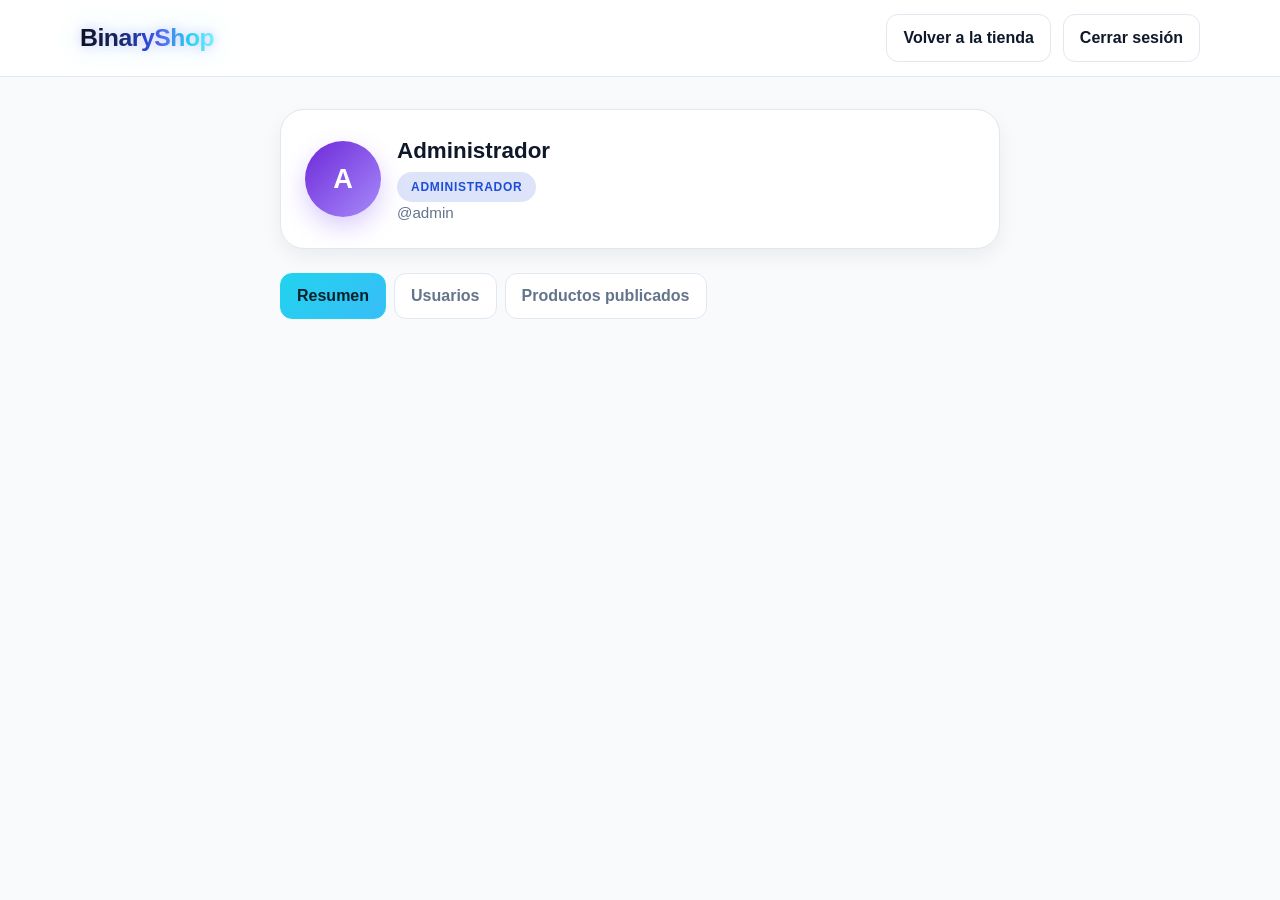
==== pages/administrador.html @ 6f69963c "commit 9" ====
<!DOCTYPE html>
<html lang="es">
<head>
  <meta charset="UTF-8">
  <meta name="viewport" content="width=device-width, initial-scale=1.0">
  <title>Panel de Administrador — BinaryShop</title>
  <link rel="stylesheet" href="../css/styles.css">
  <link rel="stylesheet" href="../css/components.css">
</head>
<body>
  <header class="vendedor-header">
    <div class="container vendedor-header-content">
      <a class="brand" href="../index.html">BinaryShop</a>
      <nav>
        <a href="../index.html" class="btn btn-secondary">Volver a la tienda</a>
        <button id="btn-cerrar-sesion" class="btn btn-outline">Cerrar sesión</button>
      </nav>
    </div>
  </header>

  <main class="vendedor-main">
    <div class="container">
      <section class="vendedor-card">
        <div class="vendedor-avatar admin-avatar" id="admin-avatar">A</div>
        <div>
          <h1 id="admin-nombre">Administrador</h1>
          <span class="role-badge role-administrador">Administrador</span>
          <p class="profile-nickname" id="admin-nickname">@admin</p>
        </div>
      </section>

      <nav class="vendedor-tabs">
        <button class="vendedor-tab activa" data-tab="resumen">Resumen</button>
        <button class="vendedor-tab" data-tab="usuarios">Usuarios</button>
        <button class="vendedor-tab" data-tab="productos">Productos publicados</button>
      </nav>

      <!-- Pestaña 1: Resumen -->
      <section class="vendedor-panel activa" id="panel-resumen">
        <div id="admin-metricas" class="admin-metricas"></div>
      </section>

      <!-- Pestaña 2: Usuarios -->
      <section class="vendedor-panel" id="panel-usuarios">
        <div class="admin-filtro">
          <label for="admin-filtro-rol">Filtrar por rol:</label>
          <select id="admin-filtro-rol">
            <option value="todos">Todos</option>
            <option value="comprador">Compradores</option>
            <option value="vendedor">Vendedores</option>
            <option value="administrador">Administradores</option>
          </select>
        </div>
        <div id="admin-usuarios-lista" class="admin-lista"></div>
      </section>

      <!-- Pestaña 3: Productos publicados -->
      <section class="vendedor-panel" id="panel-productos">
        <div id="admin-productos-lista" class="admin-lista"></div>
      </section>
    </div>
  </main>

  <div id="toast-container" class="toast-container"></div>

  <script src="../js/data/productos.js"></script>
  <script src="../js/data/usuarios.js"></script>
  <script src="../js/utils.js"></script>
  <script src="../js/auth.js"></script>
  <script src="../js/publicaciones.js"></script>
  <script src="../js/administrador.js"></script>
</body>
</html>
---- css/styles.css ----
:root {
  --color-primary: #0F172A;
  --color-secondary: #1E293B;
  --color-accent: #22D3EE;
  --color-accent-2: #38BDF8;
  --color-bg: #F8FAFC;
  --color-white: #FFFFFF;
  --color-text: #0F172A;
  --color-text-muted: #64748B;
  --color-border: #E2E8F0;

  --shadow-sm: 0 8px 20px rgba(15, 23, 42, 0.06);
  --shadow-md: 0 12px 30px rgba(15, 23, 42, 0.12);

  --radius-lg: 20px;
  --radius-md: 16px;
  --radius-sm: 12px;
}

* {
  margin: 0;
  padding: 0;
  box-sizing: border-box;
}

html {
  scroll-behavior: smooth;
}

body {
  font-family: "Segoe UI", Arial, Helvetica, sans-serif;
  background-color: var(--color-bg);
  color: var(--color-text);
  line-height: 1.5;
}

img {
  max-width: 100%;
  display: block;
}

a {
  color: inherit;
  text-decoration: none;
}

input {
  color: black;
}

button,
input,
select {
  font: inherit;
}

.container {
  width: min(1120px, calc(100% - 2rem));
  margin-inline: auto;
}

.section {
  padding: 56px 0;
}

.section-head {
  margin-bottom: 24px;
  display: flex;
  justify-content: space-between;
  align-items: flex-end;
  gap: 20px;
  flex-wrap: wrap;
}

.section-head h2 {
  font-size: 2rem;
}

.section-head p {
  color: var(--color-text-muted);
}

.btn {
  border: none;
  border-radius: var(--radius-sm);
  padding: 11px 16px;
  cursor: pointer;
  transition: 0.2s ease;
  font-weight: 700;
}

.btn-primary {
  background: linear-gradient(135deg, var(--color-accent), var(--color-accent-2));
  color: #04222B;
}

.btn-primary:hover {
  transform: translateY(-2px);
  box-shadow: 0 10px 24px rgba(34, 211, 238, 0.28);
}

.btn-secondary {
  background: var(--color-white);
  color: var(--color-primary);
  border: 1px solid var(--color-border);
}

.btn-secondary:hover {
  border-color: var(--color-accent-2);
  color: #0891B2;
  transform: translateY(-2px);
}

.btn-outline {
  background: transparent;
  border: 1px solid var(--color-border);
  color: var(--color-text);
}

.btn-outline:hover {
  border-color: #EF4444;
  color: #EF4444;
}

.btn-block {
  width: 100%;
}

.site-header {
  position: sticky;
  top: 0;
  z-index: 50;
  background: rgba(255, 255, 255, 0.92);
  backdrop-filter: blur(8px);
  border-bottom: 1px solid var(--color-border);
}

.header-content {
  display: flex;
  align-items: center;
  justify-content: space-between;
  gap: 16px;
  padding: 14px 0;
  flex-wrap: wrap;
}

.brand {
  font-size: 1.55rem;
  font-weight: 800;
  letter-spacing: -0.02em;

  /* Degradado: negro/azul noche -> azul -> índigo -> cyan */
  background: linear-gradient(
    90deg,
    #0B1220 0%,
    #14265C 28%,
    #2743C7 48%,
    #4F6DF5 62%,
    #22D3EE 82%,
    #7DEFFF 100%
  );

  /* El degradado solo se ve dentro de las letras */
  -webkit-background-clip: text;
  background-clip: text;
  color: transparent;
  -webkit-text-fill-color: transparent;

  /* Resplandor morado + cyan alrededor del texto */
  filter:
    drop-shadow(0 0 6px rgba(139, 92, 246, 0.35))
    drop-shadow(0 0 14px rgba(34, 211, 238, 0.22));

  transition: filter 0.25s ease, transform 0.25s ease;
}

.brand:hover {
  filter:
    drop-shadow(0 0 8px rgba(139, 92, 246, 0.5))
    drop-shadow(0 0 18px rgba(34, 211, 238, 0.4));
  transform: translateY(-1px);
}

/* Respaldo por si algún navegador no soporta background-clip: text */
@supports not (background-clip: text) {
  .brand {
    background: none;
    color: #0F172A;
    -webkit-text-fill-color: currentColor;
    filter: none;
  }
}

.main-nav {
  display: flex;
  gap: 18px;
  color: var(--color-text-muted);
  font-weight: 600;
}

.main-nav a:hover {
  color: var(--color-primary);
}

.header-actions {
  display: flex;
  align-items: center;
  gap: 12px;
  flex-wrap: wrap;
}

.header-cart {
  background: var(--color-white);
  border: 1px solid var(--color-border);
  border-radius: 999px;
  padding: 10px 14px;
  cursor: pointer;
}

.user-greeting {
  font-weight: 700;
}

.hero {
  color: var(--color-white);
  background:
    radial-gradient(
      circle at top right,
      rgba(34, 211, 238, 0.28),
      transparent 30%
    ),
    linear-gradient(
      135deg,
      #141b2b 0%,
      #2955cf 55%,
      #2eaee9 100%
    );
  padding: 88px 0;
}

.hero-content {
  max-width: 680px;
}

.hero-tag {
  display: inline-flex;
  padding: 8px 12px;
  border: 1px solid rgba(255, 255, 255, 0.2);
  border-radius: 999px;
  margin-bottom: 16px;
  background: rgba(255, 255, 255, 0.08);
}

.hero h1 {
  font-size: clamp(2rem, 5vw, 3.4rem);
  line-height: 1.1;
  margin-bottom: 14px;
}

.hero p {
  color: #0B1220;
  text-shadow:
    0 0 8px rgba(125, 211, 252, 0.85),
    0 0 20px rgba(34, 211, 238, 0.45)
  font-size: 1.05rem;
  margin-bottom: 22px;
  font-weight: 600;
}

.hidden {
  display: none !important;
}

.toast-container {
  position: fixed;
  right: 18px;
  bottom: 18px;
  display: grid;
  gap: 10px;
  z-index: 200;
}

.toast {
  min-width: 240px;
  max-width: 360px;
  padding: 14px 16px;
  border-radius: 14px;
  color: var(--color-white);
  box-shadow: var(--shadow-md);
  animation: toast-in 0.25s ease;
}

.toast-success {
  background: #059669;
}

.toast-error {
  background: #DC2626;
}

.toast-warning {
  background: #D97706;
}

.toast-info {
  background: #2563EB;
}

@keyframes toast-in {
  from {
    opacity: 0;
    transform: translateY(14px);
  }

  to {
    opacity: 1;
    transform: translateY(0);
  }
}

body.modal-open {
  overflow: hidden;
}

@media (max-width: 760px) {
  .hero {
    padding: 64px 0;
  }

  .section {
    padding: 40px 0;
  }

  .section-head h2 {
    font-size: 1.6rem;
  }
}
---- css/components.css ----
/* ================= CATEGORÍAS ================= */
.category-grid {
  display: grid;
  grid-template-columns: repeat(auto-fit, minmax(180px, 1fr));
  gap: 16px;
}

.category-card {
  background: var(--color-white);
  border: 1px solid var(--color-border);
  border-radius: 18px;
  padding: 18px;
  text-align: left;
  cursor: pointer;
  box-shadow: var(--shadow-sm);
  transition: 0.2s ease;
  display: grid;
  gap: 6px;
}

.category-card span { font-weight: 700; color: black; }
.category-card small { color: var(--color-text-muted); }

.category-card:hover,
.category-card.active {
  border-color: var(--color-accent);
  box-shadow: 0 12px 28px rgba(34, 211, 238, 0.18);
  transform: translateY(-3px);
}
.category-card.active span { color: #0E7490; }

/* ================= PRODUCTOS ================= */
.product-grid {
  display: grid;
  grid-template-columns: repeat(4, minmax(0, 1fr));
  gap: 18px;
}

.product-card {
  background: var(--color-white);
  border: 5px solid var(--color-border);
  border-radius: var(--radius-lg);
  overflow: hidden;
  box-shadow: var(--shadow-sm);
  transition: 0.2s ease;
  display: flex;
  flex-direction: column;
}

.product-card:hover {
  transform: translateY(-4px);
  box-shadow: var(--shadow-md);
  border-color: #0EA5E9;
}

.product-image {
  min-height: 190px;
  display: grid;
  place-items: center;
  background: linear-gradient(180deg, #F8FAFC, #EFF6FF);
  color: #94A3B8;
  font-weight: 700;
  text-align: center;
  padding: 0;
  overflow: hidden;
  border-bottom: 1px solid var(--color-border);
}

.product-image span { padding: 16px; }

.product-image img {
  width: 100%;
  height: 190px;
  object-fit: contain;
  display: block;
}

.product-info {
  padding: 16px;
  display: flex;
  flex-direction: column;
  gap: 8px;
  flex: 1;
}

.product-category {
  color: #0891B2;
  font-size: 0.8rem;
  font-weight: 800;
  text-transform: uppercase;
  letter-spacing: 0.04em;
}

.product-info h3 { font-size: 1rem; min-height: 48px; }
.product-info p { color: var(--color-text-muted); font-size: 0.92rem; flex: 1; }
.product-price { font-size: 1.15rem; color: var(--color-primary); }

.product-actions { display: grid; gap: 8px; margin-top: 8px; }
.product-actions .btn { width: 100%; }

/* ================= MODALES ================= */
.modal-overlay {
  position: fixed; inset: 0;
  background: rgba(15, 23, 42, 0.55);
  backdrop-filter: blur(4px);
  display: grid; place-items: center;
  padding: 20px;
  z-index: 100;
}

.modal {
  position: relative;
  width: min(560px, 100%);
  max-height: calc(100vh - 40px);
  overflow: auto;
  background: var(--color-white);
  border-radius: 24px;
  padding: 24px;
  box-shadow: var(--shadow-md);
}

.modal-close {
  position: absolute; top: 14px; right: 14px;
  width: 36px; height: 36px;
  border-radius: 50%;
  border: 1px solid var(--color-border);
  background: var(--color-white);
  cursor: pointer;
  font-size: 1.2rem;
}

.modal h2 { margin-bottom: 6px; padding-right: 36px; }
.modal-message { color: var(--color-text-muted); margin-bottom: 18px; }

.auth-tabs {
  display: grid;
  grid-template-columns: 1fr 1fr;
  gap: 10px;
  margin-bottom: 18px;
}

.tab-btn {
  padding: 11px 12px;
  border-radius: var(--radius-sm);
  border: 1px solid var(--color-border);
  background: #F8FAFC;
  cursor: pointer;
  font-weight: 700;
}

.tab-btn.active {
  background: linear-gradient(135deg, rgba(34, 211, 238, 0.18), rgba(56, 189, 248, 0.18));
  border-color: #67E8F9;
  color: #0E7490;
}

.auth-form { display: grid; gap: 14px; }
.form-row { display: grid; grid-template-columns: 1fr 1fr; gap: 14px; }
.form-group { display: grid; gap: 6px; }
.form-group label { font-weight: 700; font-size: 0.95rem; }

.form-group input,
.form-group select,
.form-group textarea {
  width: 100%;
  padding: 11px 12px;
  border: 1px solid var(--color-border);
  border-radius: var(--radius-sm);
  background: var(--color-white);
}

.form-group input:focus,
.form-group select:focus,
.form-group textarea:focus {
  outline: 2px solid rgba(34, 211, 238, 0.35);
  border-color: var(--color-accent);
}

.form-error { color: #DC2626; font-weight: 700; min-height: 1.2em; }
.form-mensaje { color: #DC2626; font-weight: 700; min-height: 1.2em; }

/* ================= CARRITO ================= */
.cart-wrapper { position: relative; }

.cart-dropdown {
  position: absolute;
  top: calc(100% + 12px); right: 0;
  width: min(380px, calc(100vw - 32px));
  max-height: min(520px, 80vh);
  display: flex; flex-direction: column;
  background: var(--color-white);
  border: 1px solid var(--color-border);
  border-radius: 18px;
  box-shadow: var(--shadow-md);
  z-index: 80;
  opacity: 0;
  transform: translateY(-8px);
  pointer-events: none;
  transition: opacity 0.2s ease, transform 0.2s ease;
}

.cart-dropdown.open { opacity: 1; transform: translateY(0); pointer-events: auto; }

.cart-dropdown-head {
  display: flex; align-items: center; justify-content: space-between;
  padding: 14px 16px;
  border-bottom: 1px solid var(--color-border);
}

.cart-dropdown-head h3 { font-size: 1.05rem; }

.cart-close {
  width: 32px; height: 32px;
  border-radius: 50%;
  border: 1px solid var(--color-border);
  background: var(--color-white);
  cursor: pointer;
  font-size: 1.1rem;
  line-height: 1;
}
.cart-close:hover { border-color: #EF4444; color: #EF4444; }

.cart-items {
  overflow-y: auto;
  padding: 14px 16px;
  display: flex; flex-direction: column; gap: 12px;
}

.cart-item {
  display: grid;
  grid-template-columns: 56px 1fr auto;
  gap: 10px;
  align-items: center;
  border: 1px solid var(--color-border);
  border-radius: 14px;
  padding: 10px;
}

.cart-item-thumb {
  width: 56px; height: 56px;
  border-radius: 10px;
  background: linear-gradient(180deg, #F8FAFC, #EFF6FF);
  border: 1px solid var(--color-border);
  display: grid; place-items: center;
  color: #94A3B8;
  font-size: 0.65rem;
  font-weight: 700;
  overflow: hidden;
}

.cart-item-thumb img { width: 100%; height: 100%; object-fit: cover; }

.cart-item-info { display: grid; gap: 4px; }
.cart-item-info strong { font-size: 0.9rem; line-height: 1.25; }
.cart-item-info small { color: var(--color-text-muted); }

.cart-item-controls { display: flex; align-items: center; gap: 8px; }

.qty-btn {
  width: 26px; height: 26px;
  border-radius: 8px;
  border: 1px solid var(--color-border);
  background: var(--color-white);
  cursor: pointer;
  font-weight: 700;
  line-height: 1;
}
.qty-btn:hover:not(:disabled) { border-color: var(--color-accent); color: #0E7490; }
.qty-btn:disabled { opacity: 0.4; cursor: not-allowed; }
.qty-value { min-width: 18px; text-align: center; font-weight: 700; }

.cart-item-side { display: grid; justify-items: end; gap: 8px; }
.cart-item-subtotal { font-weight: 800; color: var(--color-primary); }
.cart-item-remove {
  border: none; background: transparent;
  color: #EF4444;
  font-weight: 800;
  cursor: pointer;
  font-size: 1rem;
}

.cart-empty {
  padding: 26px 10px;
  display: grid; gap: 12px;
  justify-items: center;
  color: var(--color-text-muted);
  text-align: center;
}

.cart-footer {
  border-top: 1px solid var(--color-border);
  padding: 14px 16px;
  display: grid; gap: 10px;
}

.cart-total {
  display: flex; justify-content: space-between; align-items: center;
  font-weight: 600;
}
.cart-total strong { font-size: 1.1rem; }

.cart-footer-actions { display: grid; grid-template-columns: 1fr 1fr; gap: 10px; }

.cart-bump { animation: cart-bump 0.3s ease; }
@keyframes cart-bump {
  0% { transform: scale(1); }
  40% { transform: scale(1.12); }
  100% { transform: scale(1); }
}

/* ================= PERFIL ================= */
.profile-card {
  width: min(560px, 100%);
  margin-inline: auto;
  background: var(--color-white);
  border: 1px solid var(--color-border);
  border-radius: 24px;
  box-shadow: var(--shadow-md);
  padding: 28px;
  display: grid; gap: 14px;
  justify-items: center;
  text-align: center;
}

.profile-avatar {
  width: 76px; height: 76px;
  border-radius: 50%;
  background: linear-gradient(135deg, #1D4ED8, #22D3EE);
  color: var(--color-white);
  font-size: 1.7rem;
  font-weight: 800;
  display: grid; place-items: center;
  box-shadow: 0 10px 24px rgba(34, 211, 238, 0.35);
}

.profile-name { font-size: 1.4rem; margin-top: 4px; }
.profile-title { font-size: 1.3rem; }
.profile-nickname { color: var(--color-text-muted); font-size: 0.95rem; }

.role-badge {
  display: inline-flex;
  padding: 6px 14px;
  border-radius: 999px;
  font-size: 0.75rem;
  font-weight: 800;
  text-transform: uppercase;
  letter-spacing: 0.06em;
}
.role-comprador { background: rgba(34, 211, 238, 0.15); color: #0E7490; }
.role-vendedor { background: rgba(139, 92, 246, 0.15); color: #6D28D9; }
.role-administrador { background: rgba(29, 78, 216, 0.15); color: #1D4ED8; }

.profile-data { width: 100%; display: grid; gap: 4px; margin-top: 6px; }
.profile-data-row {
  display: flex; justify-content: space-between; gap: 12px;
  padding: 10px 4px;
  border-bottom: 1px dashed var(--color-border);
  font-size: 0.95rem;
}
.profile-data-row:last-child { border-bottom: none; }
.profile-data-row span { color: var(--color-text-muted); }
.profile-data-row strong { text-align: right; }

.profile-actions {
  width: 100%;
  display: grid;
  grid-template-columns: 1fr 1fr;
  gap: 10px;
  margin-top: 6px;
}
.profile-actions .btn { width: 100%; }

.notice-card { gap: 12px; }
.notice-icon {
  width: 64px; height: 64px;
  border-radius: 50%;
  background: rgba(34, 211, 238, 0.15);
  color: #0E7490;
  font-size: 1.6rem;
  display: grid; place-items: center;
}

.mis-compras { margin-top: 28px; }
.mis-compras-lista { display: grid; gap: 16px; margin-top: 12px; }
.mis-compras-item {
  border: 1px solid var(--color-border);
  border-radius: 14px;
  padding: 14px;
  display: grid; gap: 6px;
  background: var(--color-white);
}
.mis-compras-item header { display: flex; justify-content: space-between; }

/* ================= CHECKOUT ================= */
.checkout-summary-line {
  display: flex; justify-content: space-between; align-items: center;
  font-weight: 600;
  border-top: 1px dashed var(--color-border);
  padding-top: 12px;
}
.checkout-summary-line strong { font-size: 1.15rem; color: var(--color-primary); }

.spinner {
  width: 14px; height: 14px;
  border: 2px solid rgba(4, 34, 43, 0.35);
  border-top-color: #04222B;
  border-radius: 50%;
  display: inline-block;
  vertical-align: -2px;
  margin-right: 8px;
  animation: spin 0.8s linear infinite;
}
@keyframes spin { to { transform: rotate(360deg); } }

.receipt { display: grid; gap: 14px; }
.receipt-success {
  display: flex; align-items: center; gap: 10px;
  color: #059669;
  font-weight: 800;
  font-size: 1.1rem;
}
.receipt-icon {
  width: 34px; height: 34px;
  border-radius: 50%;
  background: #D1FAE5;
  display: grid; place-items: center;
  font-size: 1rem;
}
.receipt-meta {
  display: grid; gap: 4px;
  color: var(--color-text-muted);
  font-size: 0.92rem;
}
.receipt-meta strong { color: var(--color-text); }
.receipt-items {
  border: 1px solid var(--color-border);
  border-radius: 14px;
  padding: 12px 14px;
  display: grid; gap: 8px;
}
.receipt-line {
  display: flex; justify-content: space-between; gap: 12px;
  font-size: 0.92rem;
}
.receipt-total {
  display: flex; justify-content: space-between;
  font-weight: 800;
  border-top: 1px dashed var(--color-border);
  padding-top: 10px;
}

/* ================= VENDEDOR ================= */
.vendedor-header {
  background: var(--color-white);
  border-bottom: 1px solid var(--color-border);
  padding: 14px 0;
  position: sticky;
  top: 0;
  z-index: 40;
}

.vendedor-header-content {
  display: flex;
  align-items: center;
  justify-content: space-between;
  gap: 16px;
  flex-wrap: wrap;
}

.vendedor-header nav {
  display: flex;
  gap: 12px;
  align-items: center;
  flex-wrap: wrap;
}

.vendedor-main { padding: 32px 0; }

.vendedor-card {
  width: min(720px, 100%);
  margin-inline: auto;
  background: var(--color-white);
  border: 1px solid var(--color-border);
  border-radius: 24px;
  box-shadow: var(--shadow-sm);
  padding: 24px;
  display: grid;
  grid-template-columns: 76px 1fr;
  gap: 16px;
  align-items: center;
}

.vendedor-avatar {
  width: 76px; height: 76px;
  border-radius: 50%;
  background: linear-gradient(135deg, #6D28D9, #A78BFA);
  color: var(--color-white);
  font-size: 1.7rem;
  font-weight: 800;
  display: grid; place-items: center;
  box-shadow: 0 10px 24px rgba(139, 92, 246, 0.3);
}

.vendedor-card h1 { font-size: 1.4rem; margin-bottom: 4px; }

.vendedor-tabs {
  display: flex;
  gap: 8px;
  margin: 24px auto;
  max-width: 720px;
  flex-wrap: wrap;
}

.vendedor-tab {
  padding: 10px 16px;
  border: 1px solid var(--color-border);
  background: var(--color-white);
  border-radius: var(--radius-sm);
  cursor: pointer;
  font-weight: 700;
  color: var(--color-text-muted);
  transition: 0.2s ease;
}

.vendedor-tab:hover { border-color: var(--color-accent); color: var(--color-text); }

.vendedor-tab.activa {
  background: linear-gradient(135deg, var(--color-accent), var(--color-accent-2));
  color: #04222B;
  border-color: var(--color-accent);
}

.vendedor-panel { display: none; max-width: 720px; margin-inline: auto; }
.vendedor-panel.activa { display: block; }

.form-publicar {
  display: grid;
  gap: 16px;
  max-width: 560px;
  background: var(--color-white);
  border: 1px solid var(--color-border);
  border-radius: 20px;
  padding: 24px;
  box-shadow: var(--shadow-sm);
}

.form-publicar h2 { margin-bottom: 8px; }

.form-publicar label {
  display: grid;
  gap: 6px;
  font-weight: 700;
  font-size: 0.95rem;
}

.form-publicar label small {
  font-weight: 500;
  color: var(--color-text-muted);
  font-size: 0.85rem;
}

.form-publicar input,
.form-publicar textarea,
.form-publicar select {
  padding: 10px 12px;
  border: 1px solid var(--color-border);
  border-radius: var(--radius-sm);
  background: var(--color-white);
  font: inherit;
}

.form-publicar input:focus,
.form-publicar textarea:focus,
.form-publicar select:focus {
  outline: 2px solid rgba(34, 211, 238, 0.35);
  border-color: var(--color-accent);
}

.form-publicar textarea {
  resize: vertical;
  min-height: 90px;
}

.form-publicar-botones {
  display: flex;
  gap: 8px;
  margin-top: 8px;
}

.pub-imagen-preview {
  border: 1px solid var(--color-border);
  border-radius: 14px;
  padding: 10px;
  text-align: center;
  background: #F8FAFC;
}

.pub-imagen-preview img {
  max-width: 220px;
  max-height: 220px;
  border-radius: 10px;
  object-fit: contain;
}

.mis-productos-lista {
  display: grid;
  gap: 16px;
}

.mis-productos-item {
  display: grid;
  grid-template-columns: 90px 1fr auto;
  gap: 16px;
  align-items: center;
  padding: 14px;
  border: 1px solid var(--color-border);
  border-radius: 14px;
  background: var(--color-white);
  box-shadow: var(--shadow-sm);
}

.mis-productos-imagen img {
  width: 90px; height: 90px;
  object-fit: cover;
  border-radius: 10px;
}

.mis-productos-datos h3 { font-size: 1rem; margin-bottom: 4px; }
.mis-productos-categoria {
  color: #0891B2;
  font-size: 0.75rem;
  font-weight: 800;
  text-transform: uppercase;
  letter-spacing: 0.04em;
  margin-bottom: 4px;
}
.mis-productos-precio { color: var(--color-text-muted); font-size: 0.9rem; }

.mis-productos-acciones { display: grid; gap: 8px; }

.btn-danger {
  background: #FEE2E2;
  color: #B91C1C;
  border: 1px solid #FCA5A5;
}
.btn-danger:hover {
  background: #DC2626;
  color: white;
  border-color: #DC2626;
}

.historial-resumen {
  display: flex;
  gap: 12px;
  flex-wrap: wrap;
  margin-bottom: 24px;
}

.historial-resumen-item {
  flex: 1;
  min-width: 160px;
  padding: 14px 16px;
  border: 1px solid var(--color-border);
  border-radius: 14px;
  background: var(--color-white);
  display: grid;
  gap: 4px;
  box-shadow: var(--shadow-sm);
}

.historial-resumen-item span {
  color: var(--color-text-muted);
  font-size: 0.85rem;
  font-weight: 600;
}

.historial-resumen-item strong {
  font-size: 1.3rem;
  color: var(--color-primary);
}

.historial-lista { display: grid; gap: 16px; }

.historial-item {
  border: 1px solid var(--color-border);
  border-radius: 14px;
  padding: 14px;
  background: var(--color-white);
  box-shadow: var(--shadow-sm);
}

.historial-item-header {
  display: flex;
  justify-content: space-between;
  margin-bottom: 10px;
  font-weight: 700;
  color: var(--color-primary);
}

.historial-item-header span:last-child {
  color: var(--color-text-muted);
  font-weight: 500;
  font-size: 0.9rem;
}

.historial-tabla {
  width: 100%;
  border-collapse: collapse;
  font-size: 0.92rem;
}

.historial-tabla th,
.historial-tabla td {
  padding: 8px 10px;
  border-bottom: 1px solid var(--color-border);
  text-align: left;
}

.historial-tabla th {
  color: var(--color-text-muted);
  font-weight: 700;
  font-size: 0.8rem;
  text-transform: uppercase;
  letter-spacing: 0.04em;
}

.historial-tabla tbody tr:last-child td { border-bottom: none; }

.mis-productos-vacio,
.historial-vacio {
  text-align: center;
  padding: 40px 16px;
  color: var(--color-text-muted);
  background: var(--color-white);
  border: 1px dashed var(--color-border);
  border-radius: 14px;
}

.hidden { display: none !important; }
.oculto { display: none !important; }

/* ================= RESPONSIVE ================= */
@media (max-width: 980px) {
  .product-grid { grid-template-columns: repeat(3, minmax(0, 1fr)); }
  .category-grid { grid-template-columns: repeat(2, minmax(0, 1fr)); }
}

@media (max-width: 760px) {
  .product-grid { grid-template-columns: repeat(2, minmax(0, 1fr)); }
  .form-row { grid-template-columns: 1fr; }
  .vendedor-card { grid-template-columns: 1fr; text-align: center; justify-items: center; }
  .mis-productos-item { grid-template-columns: 70px 1fr; }
  .mis-productos-acciones { grid-template-columns: 1fr 1fr; margin-top: 8px; grid-column: 1 / -1; }
}

@media (max-width: 560px) {
  .product-grid { grid-template-columns: 1fr; }
  .category-grid { grid-template-columns: 1fr; }
  .profile-actions { grid-template-columns: 1fr; }
  .header-actions { width: 100%; justify-content: space-between; }
  .cart-dropdown {
    position: fixed;
    top: 70px; left: 16px; right: 16px;
    width: auto;
  }
}

/* ================= ZONA DE CARGA DE IMAGEN ================= */

.form-publicar input[type="file"] {
  width: 100%;
  padding: 18px 16px;
  border: 2px dashed var(--color-accent-2);
  border-radius: 16px;
  background: linear-gradient(180deg, #F8FAFC, #EFF6FF);
  color: var(--color-text-muted);
  font-size: 0.9rem;
  cursor: pointer;
  transition: 0.2s ease;
}

.form-publicar input[type="file"]:hover {
  border-color: var(--color-accent);
  background: linear-gradient(180deg, #EFF6FF, #E0F2FE);
  transform: translateY(-1px);
  box-shadow: 0 8px 20px rgba(34, 211, 238, 0.15);
}

.form-publicar input[type="file"]:focus-visible {
  outline: 2px solid rgba(34, 211, 238, 0.5);
  outline-offset: 2px;
}

/* Botón interno "Elegir archivo" (estándar) */
.form-publicar input[type="file"]::file-selector-button {
  margin-right: 12px;
  padding: 9px 16px;
  border: none;
  border-radius: 10px;
  background: linear-gradient(135deg, var(--color-accent), var(--color-accent-2));
  color: #04222B;
  font-weight: 700;
  cursor: pointer;
  transition: 0.2s ease;
}

.form-publicar input[type="file"]::file-selector-button:hover {
  transform: translateY(-1px);
  box-shadow: 0 6px 16px rgba(34, 211, 238, 0.35);
}

/* Botón interno (compatibilidad con Safari antiguo) */
.form-publicar input[type="file"]::-webkit-file-upload-button {
  margin-right: 12px;
  padding: 9px 16px;
  border: none;
  border-radius: 10px;
  background: linear-gradient(135deg, var(--color-accent), var(--color-accent-2));
  color: #04222B;
  font-weight: 700;
  cursor: pointer;
  transition: 0.2s ease;
}

.form-publicar input[type="file"]::-webkit-file-upload-button:hover {
  transform: translateY(-1px);
  box-shadow: 0 6px 16px rgba(34, 211, 238, 0.35);
}
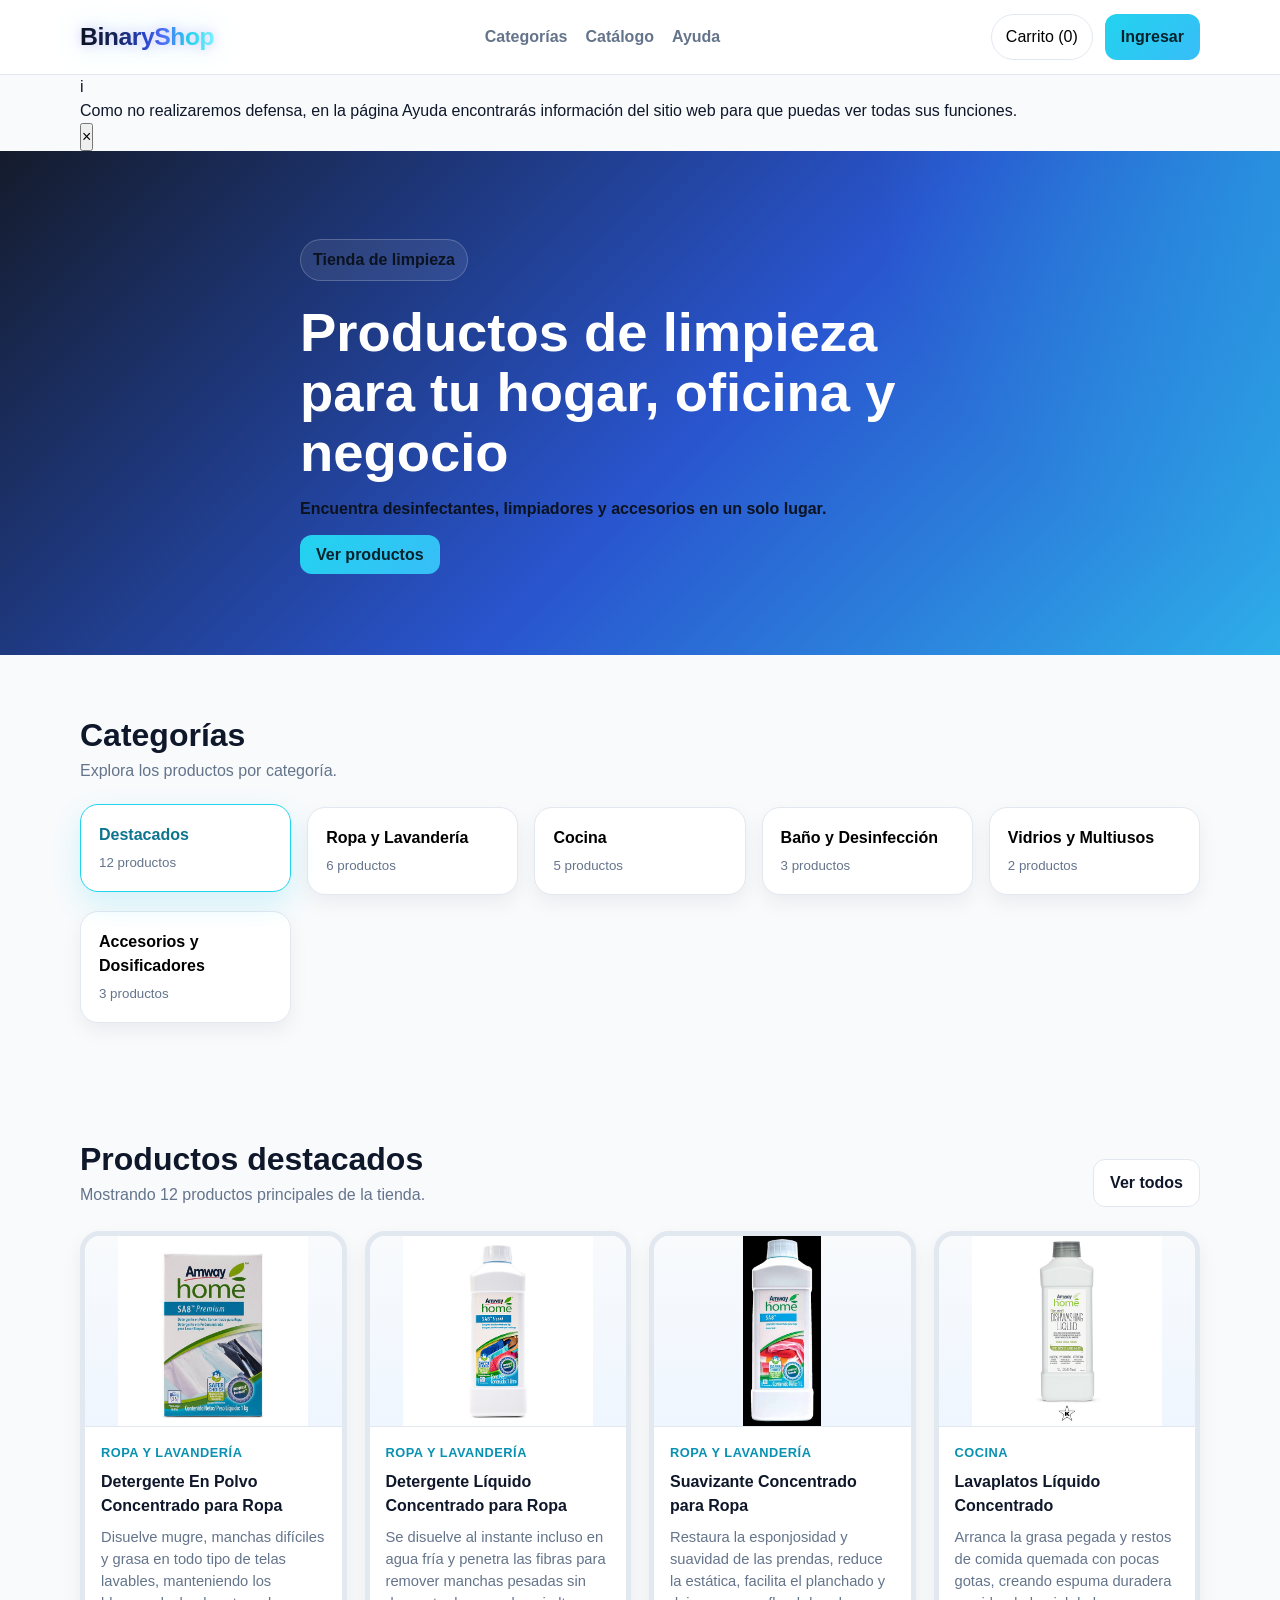
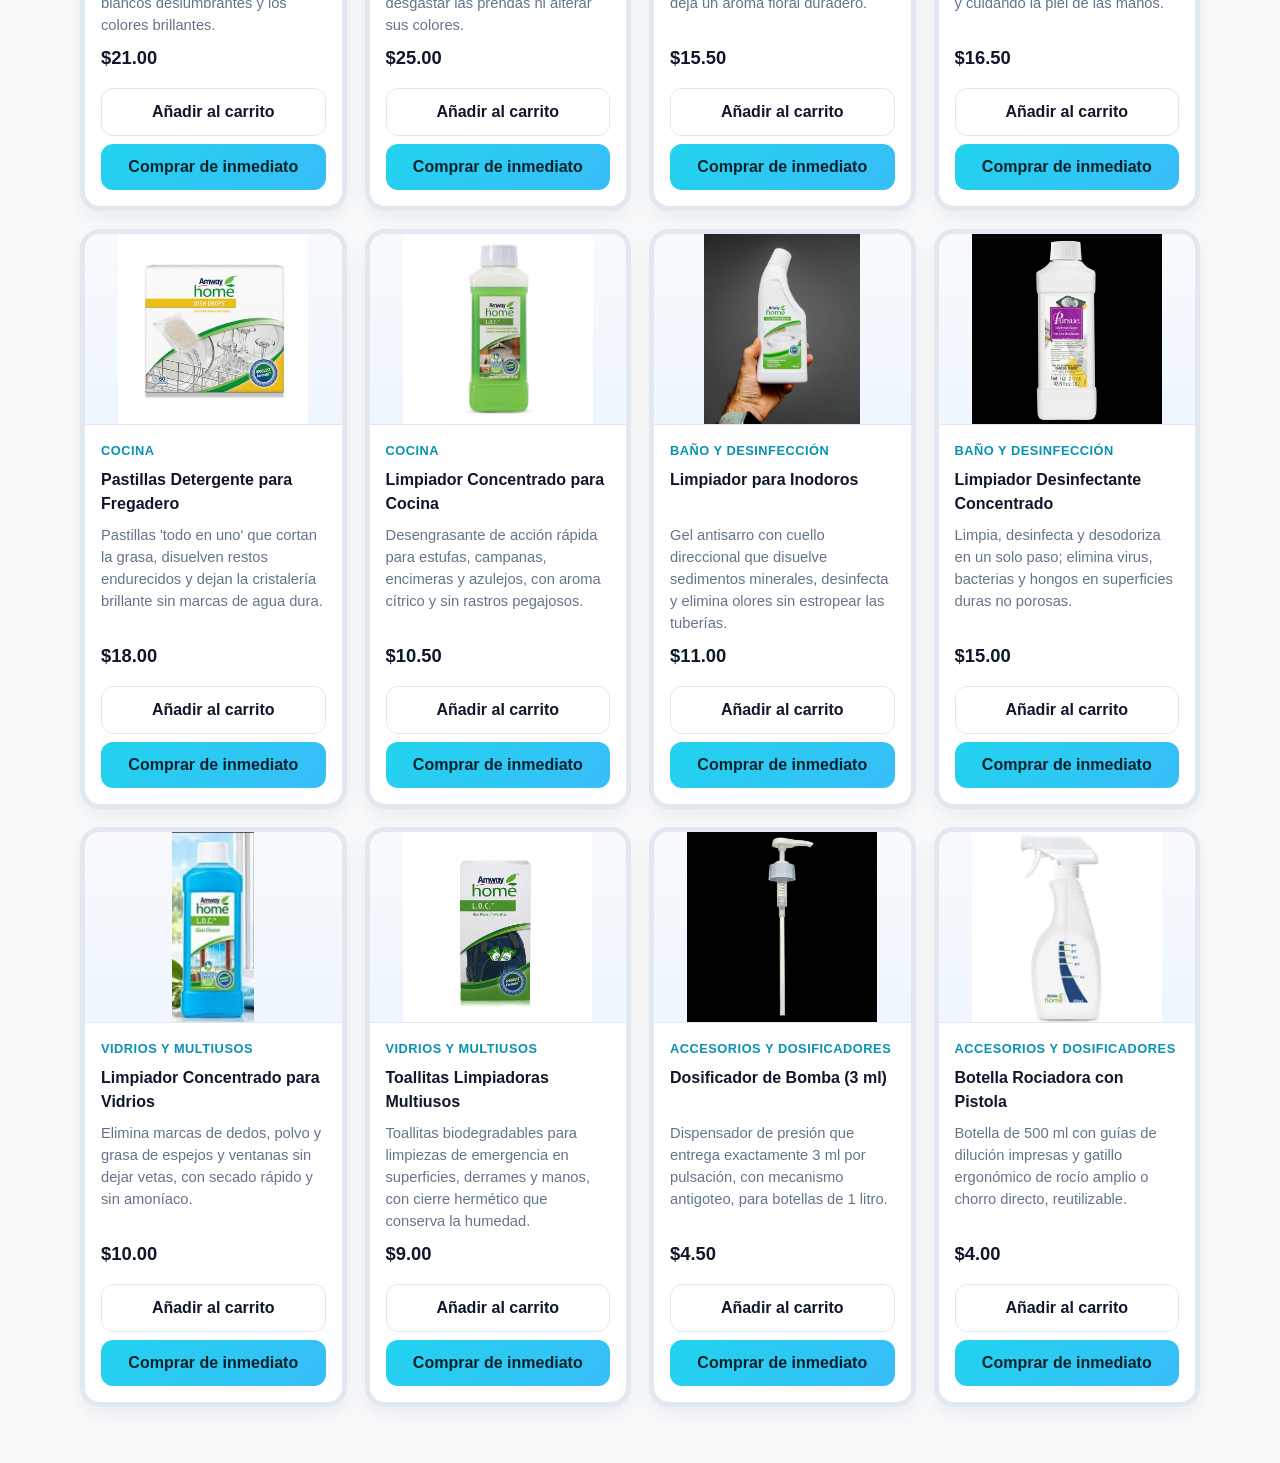
==== commit a661e5a9: "commit 10" ====
--- a/pages/administrador.html
+++ b/pages/administrador.html
@@ -12,7 +12,9 @@
     <div class="container vendedor-header-content">
       <a class="brand" href="../index.html">BinaryShop</a>
       <nav>
+        <a href="perfil.html" class="btn btn-primary">Mi perfil</a>
         <a href="../index.html" class="btn btn-secondary">Volver a la tienda</a>
+         <a href="ayuda.html" class="btn btn-secondary">Ayuda</a>
         <button id="btn-cerrar-sesion" class="btn btn-outline">Cerrar sesión</button>
       </nav>
     </div>
@@ -35,12 +37,10 @@
         <button class="vendedor-tab" data-tab="productos">Productos publicados</button>
       </nav>
 
-      <!-- Pestaña 1: Resumen -->
       <section class="vendedor-panel activa" id="panel-resumen">
         <div id="admin-metricas" class="admin-metricas"></div>
       </section>
 
-      <!-- Pestaña 2: Usuarios -->
       <section class="vendedor-panel" id="panel-usuarios">
         <div class="admin-filtro">
           <label for="admin-filtro-rol">Filtrar por rol:</label>
@@ -54,7 +54,6 @@
         <div id="admin-usuarios-lista" class="admin-lista"></div>
       </section>
 
-      <!-- Pestaña 3: Productos publicados -->
       <section class="vendedor-panel" id="panel-productos">
         <div id="admin-productos-lista" class="admin-lista"></div>
       </section>
--- a/css/components.css
+++ b/css/components.css
@@ -825,4 +825,132 @@
 .form-publicar input[type="file"]::-webkit-file-upload-button:hover {
   transform: translateY(-1px);
   box-shadow: 0 6px 16px rgba(34, 211, 238, 0.35);
+}
+
+/* ================= ADMINISTRADOR ================= */
+
+.admin-avatar {
+  background: linear-gradient(135deg, #1D4ED8, #312E81);
+  box-shadow: 0 10px 24px rgba(29, 78, 216, 0.3);
+}
+
+.admin-metricas {
+  display: grid;
+  grid-template-columns: repeat(auto-fit, minmax(170px, 1fr));
+  gap: 12px;
+}
+
+.admin-metrica {
+  background: var(--color-white);
+  border: 1px solid var(--color-border);
+  border-radius: 16px;
+  padding: 16px;
+  display: grid;
+  gap: 4px;
+  box-shadow: var(--shadow-sm);
+}
+
+.admin-metrica span {
+  color: var(--color-text-muted);
+  font-size: 0.85rem;
+  font-weight: 600;
+}
+
+.admin-metrica strong {
+  font-size: 1.5rem;
+  color: var(--color-primary);
+}
+
+.admin-metrica small { color: var(--color-text-muted); }
+
+.admin-filtro {
+  display: flex;
+  align-items: center;
+  gap: 10px;
+  margin-bottom: 16px;
+  font-weight: 700;
+}
+
+.admin-filtro select {
+  padding: 9px 12px;
+  border: 1px solid var(--color-border);
+  border-radius: var(--radius-sm);
+  background: var(--color-white);
+}
+
+.admin-lista { display: grid; gap: 12px; }
+
+.admin-usuario-item {
+  display: flex;
+  justify-content: space-between;
+  align-items: center;
+  gap: 16px;
+  background: var(--color-white);
+  border: 1px solid var(--color-border);
+  border-radius: 14px;
+  padding: 14px 16px;
+  box-shadow: var(--shadow-sm);
+  flex-wrap: wrap;
+}
+
+.admin-usuario-datos {
+  display: flex;
+  align-items: center;
+  gap: 10px;
+  flex-wrap: wrap;
+}
+
+.admin-usuario-datos strong { font-size: 1rem; }
+
+.admin-usuario-datos > span:not(.role-badge):not(.origen-badge) {
+  color: var(--color-text-muted);
+  font-size: 0.9rem;
+}
+
+.origen-badge {
+  padding: 4px 10px;
+  border-radius: 999px;
+  font-size: 0.7rem;
+  font-weight: 800;
+  text-transform: uppercase;
+  letter-spacing: 0.05em;
+}
+
+.origen-predefinida { background: rgba(29, 78, 216, 0.12); color: #1D4ED8; }
+.origen-registrada { background: rgba(5, 150, 105, 0.12); color: #047857; }
+
+.admin-protegido {
+  color: var(--color-text-muted);
+  font-size: 0.85rem;
+  font-weight: 700;
+  border: 1px dashed var(--color-border);
+  border-radius: 999px;
+  padding: 6px 12px;
+}
+
+.admin-producto-item {
+  display: grid;
+  grid-template-columns: 70px 1fr auto;
+  gap: 14px;
+  align-items: center;
+  background: var(--color-white);
+  border: 1px solid var(--color-border);
+  border-radius: 14px;
+  padding: 12px 14px;
+  box-shadow: var(--shadow-sm);
+}
+
+.admin-producto-item .mis-productos-imagen img {
+  width: 70px;
+  height: 70px;
+}
+
+.admin-producto-datos { display: grid; gap: 3px; }
+.admin-producto-datos strong { font-size: 0.98rem; }
+.admin-producto-datos span { color: var(--color-text-muted); font-size: 0.88rem; }
+
+@media (max-width: 640px) {
+  .admin-producto-item { grid-template-columns: 60px 1fr; }
+  .admin-producto-acciones { grid-column: 1 / -1; }
+  .admin-usuario-item { flex-direction: column; align-items: flex-start; }
 }
